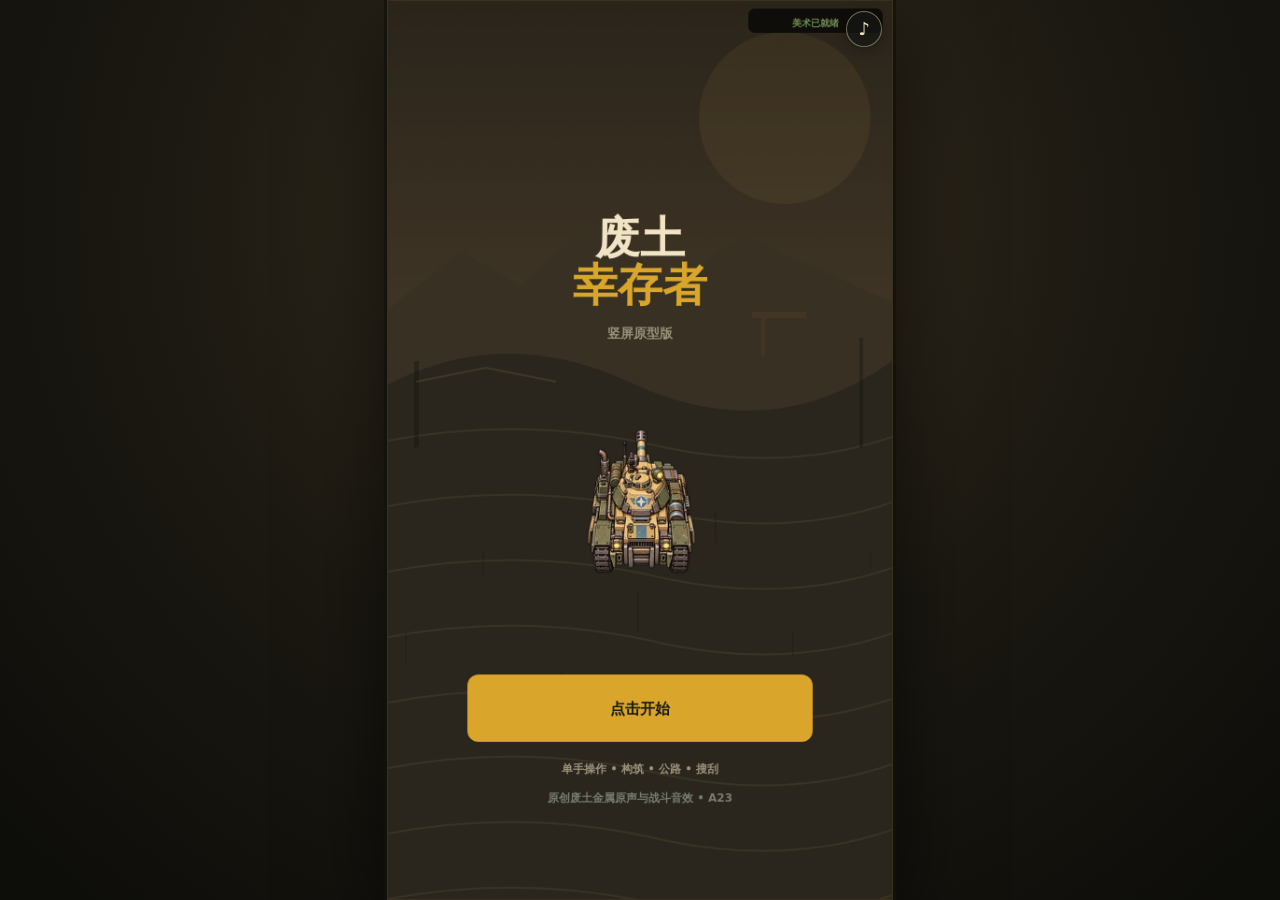
==== preview/index.html @ 312b0739 "Preview procedural soundtrack and combat audio" ====
<!DOCTYPE html>
<html lang="zh-CN">
<head>
  <meta charset="UTF-8" />
  <meta name="viewport" content="width=device-width, initial-scale=1, maximum-scale=1, user-scalable=no, viewport-fit=cover" />
  <meta name="theme-color" content="#11130f" />
  <meta name="apple-mobile-web-app-capable" content="yes" />
  <meta name="apple-mobile-web-app-status-bar-style" content="black-translucent" />
  <meta name="apple-mobile-web-app-title" content="废土幸存者" />
  <link rel="manifest" href="manifest.webmanifest" />
  <link rel="apple-touch-icon" href="icon-192.png" />
  <link rel="stylesheet" href="style.css" />
  <title>废土幸存者</title>
</head>
<body>
  <main id="app">
    <div id="game-shell">
      <canvas id="game" width="540" height="960" aria-label="废土幸存者竖屏游戏画布"></canvas>
      <button id="audio-toggle" type="button" aria-label="关闭音乐和音效" title="关闭音乐和音效">♪</button>
    </div>
    <div id="landscape-note">建议使用竖屏模式</div>
  </main>
  <script src="audio.js"></script>
  <script src="game.js"></script>
  <script>
    if ('serviceWorker' in navigator) addEventListener('load', () => navigator.serviceWorker.register('./sw.js').catch(() => {}));
  </script>
</body>
</html>
---- preview/style.css ----
:root {
  color-scheme: dark;
  background: #0d0f0c;
  font-family: "Microsoft YaHei", "PingFang SC", "Noto Sans CJK SC", system-ui, sans-serif;
}
* { box-sizing: border-box; -webkit-tap-highlight-color: transparent; }
html, body { width: 100%; height: 100%; margin: 0; overflow: hidden; background: #0d0f0c; }
body { touch-action: none; overscroll-behavior: none; -webkit-user-select: none; user-select: none; }
#app {
  width: 100vw;
  height: 100dvh;
  min-height: 100vh;
  display: grid;
  place-items: center;
  padding: env(safe-area-inset-top) env(safe-area-inset-right) env(safe-area-inset-bottom) env(safe-area-inset-left);
  background: radial-gradient(circle at 50% 24%, #3b3021 0%, #1c1912 50%, #0c0c09 100%);
}
#game-shell {
  position: relative;
  width: min(100%, calc((100dvh - env(safe-area-inset-top) - env(safe-area-inset-bottom)) * 9 / 16));
  height: min(calc(100dvh - env(safe-area-inset-top) - env(safe-area-inset-bottom)), calc(100vw * 16 / 9));
  aspect-ratio: 9 / 16;
  overflow: hidden;
  background: #15130e;
  border: 1px solid rgba(221,183,103,.18);
  box-shadow: 0 0 0 3px rgba(19,17,12,.72), 0 24px 80px rgba(0,0,0,.62), inset 0 0 40px rgba(0,0,0,.22);
}
#game { width: 100%; height: 100%; display: block; touch-action: none; }
#audio-toggle {
  position: absolute;
  z-index: 3;
  top: max(10px, env(safe-area-inset-top));
  right: 10px;
  width: 36px;
  height: 36px;
  padding: 0;
  border: 1px solid rgba(241,228,196,.42);
  border-radius: 50%;
  background: rgba(21,24,18,.78);
  color: #f1e4c4;
  font: 800 18px/34px system-ui, sans-serif;
  text-align: center;
  box-shadow: 0 2px 12px rgba(0,0,0,.32);
  touch-action: manipulation;
}
#audio-toggle.muted { color: #9b927b; border-color: rgba(155,146,123,.28); }
#audio-toggle:focus-visible { outline: 2px solid #d9a52b; outline-offset: 2px; }
#landscape-note { display: none; }
@media (orientation: landscape) and (max-height: 650px) {
  #landscape-note {
    display: block;
    position: fixed;
    left: 50%;
    bottom: max(8px, env(safe-area-inset-bottom));
    transform: translateX(-50%);
    font-size: 10px;
    letter-spacing: .12em;
    color: rgba(239,232,207,.58);
    pointer-events: none;
  }
}
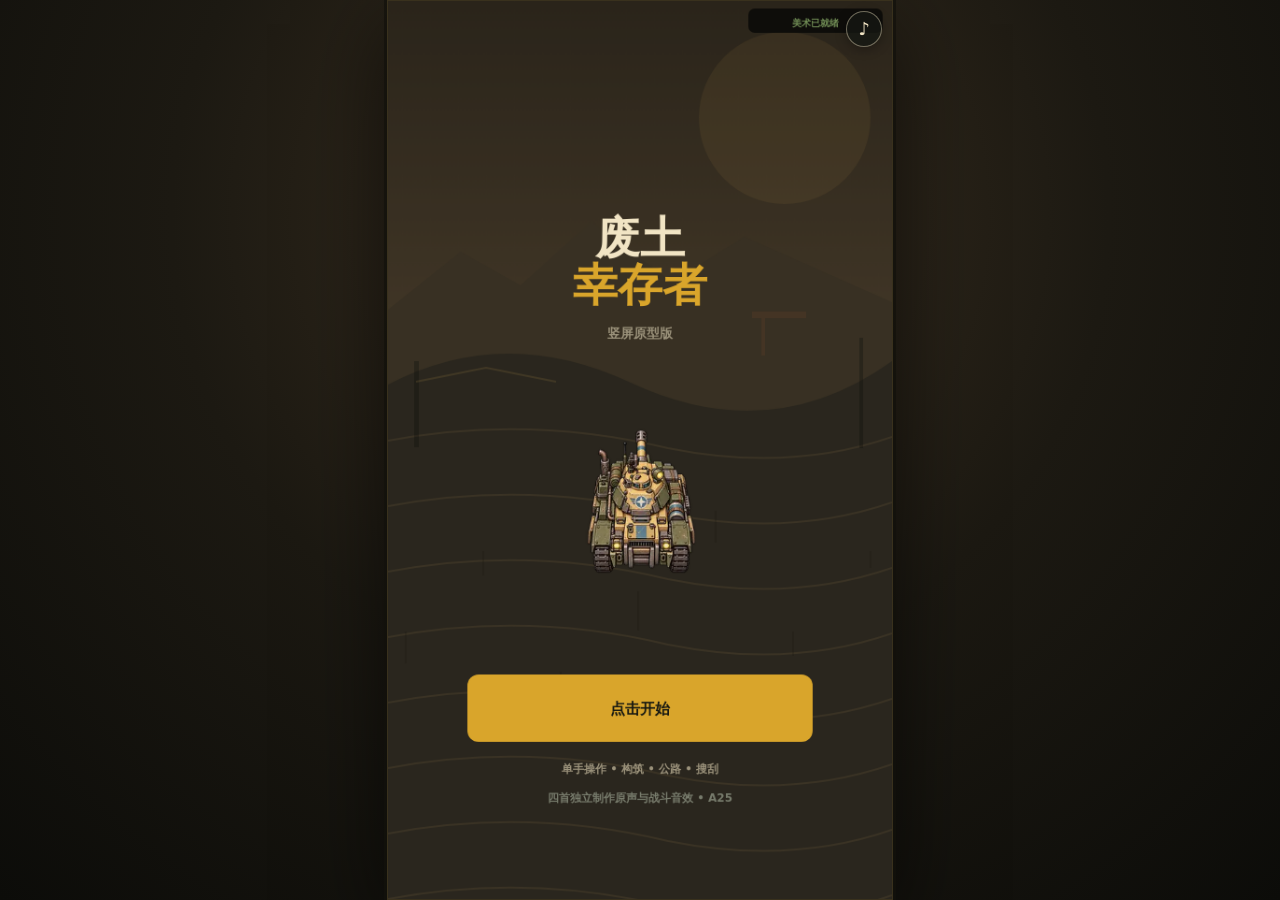
==== commit 1dd49a63: "Preview four-track produced soundtrack" ====
--- a/preview/index.html
+++ b/preview/index.html
@@ -16,7 +16,7 @@
   <main id="app">
     <div id="game-shell">
       <canvas id="game" width="540" height="960" aria-label="废土幸存者竖屏游戏画布"></canvas>
-      <button id="audio-toggle" type="button" aria-label="关闭音乐和音效" title="关闭音乐和音效">♪</button>
+      <button id="audio-toggle" type="button" aria-label="播放音乐和音效" title="播放音乐和音效">♪</button>
     </div>
     <div id="landscape-note">建议使用竖屏模式</div>
   </main>
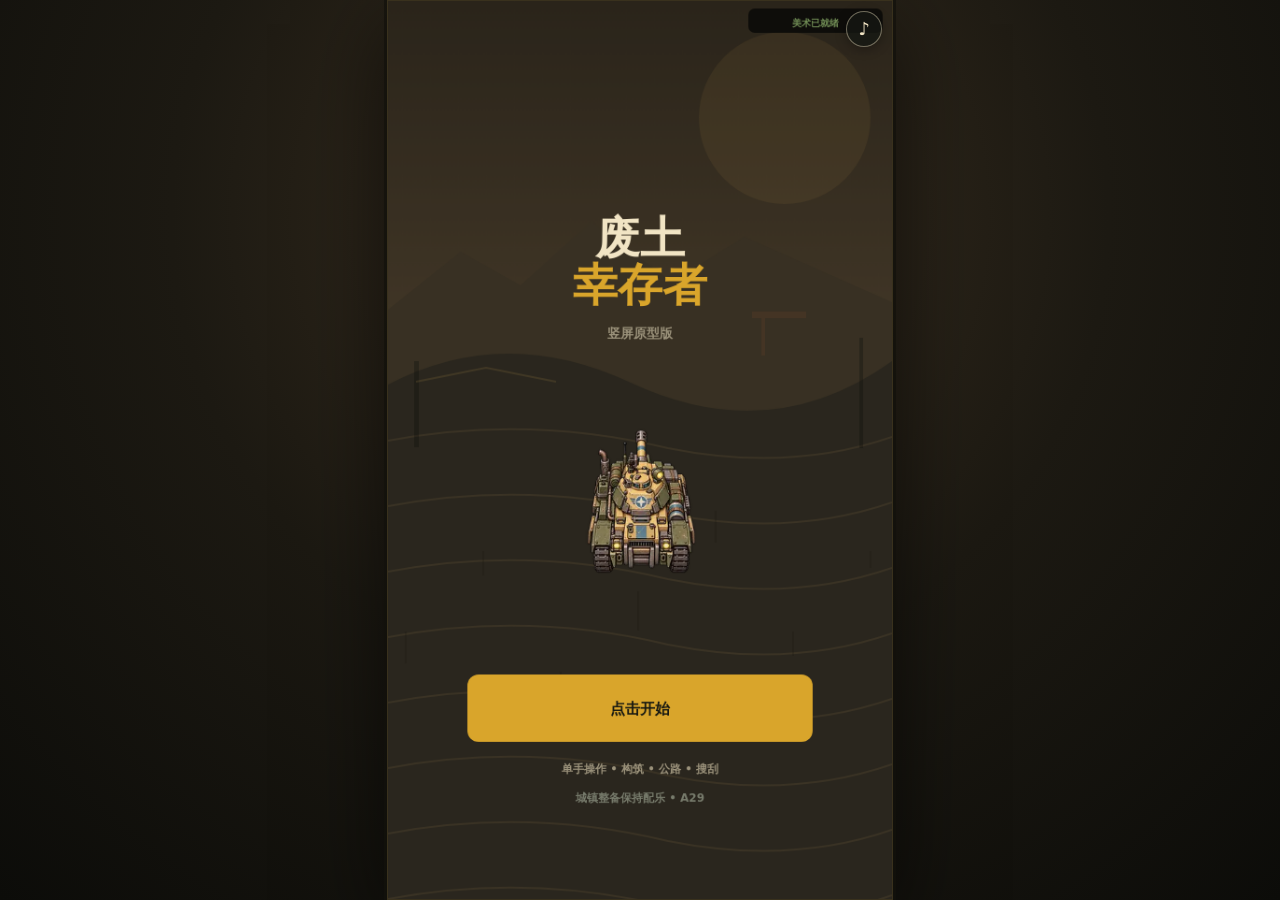
==== commit 3c6961f8: "Preview non-pixel equipment and scene art" ====
--- a/preview/index.html
+++ b/preview/index.html
@@ -21,9 +21,9 @@
     <div id="landscape-note">建议使用竖屏模式</div>
   </main>
   <script src="audio.js"></script>
-  <script src="game.js"></script>
+  <script src="game.js?v=art-a30"></script>
   <script>
-    if ('serviceWorker' in navigator) addEventListener('load', () => navigator.serviceWorker.register('./sw.js').catch(() => {}));
+    if ('serviceWorker' in navigator) addEventListener('load', () => navigator.serviceWorker.register('./sw.js?v=art-a30').catch(() => {}));
   </script>
 </body>
 </html>
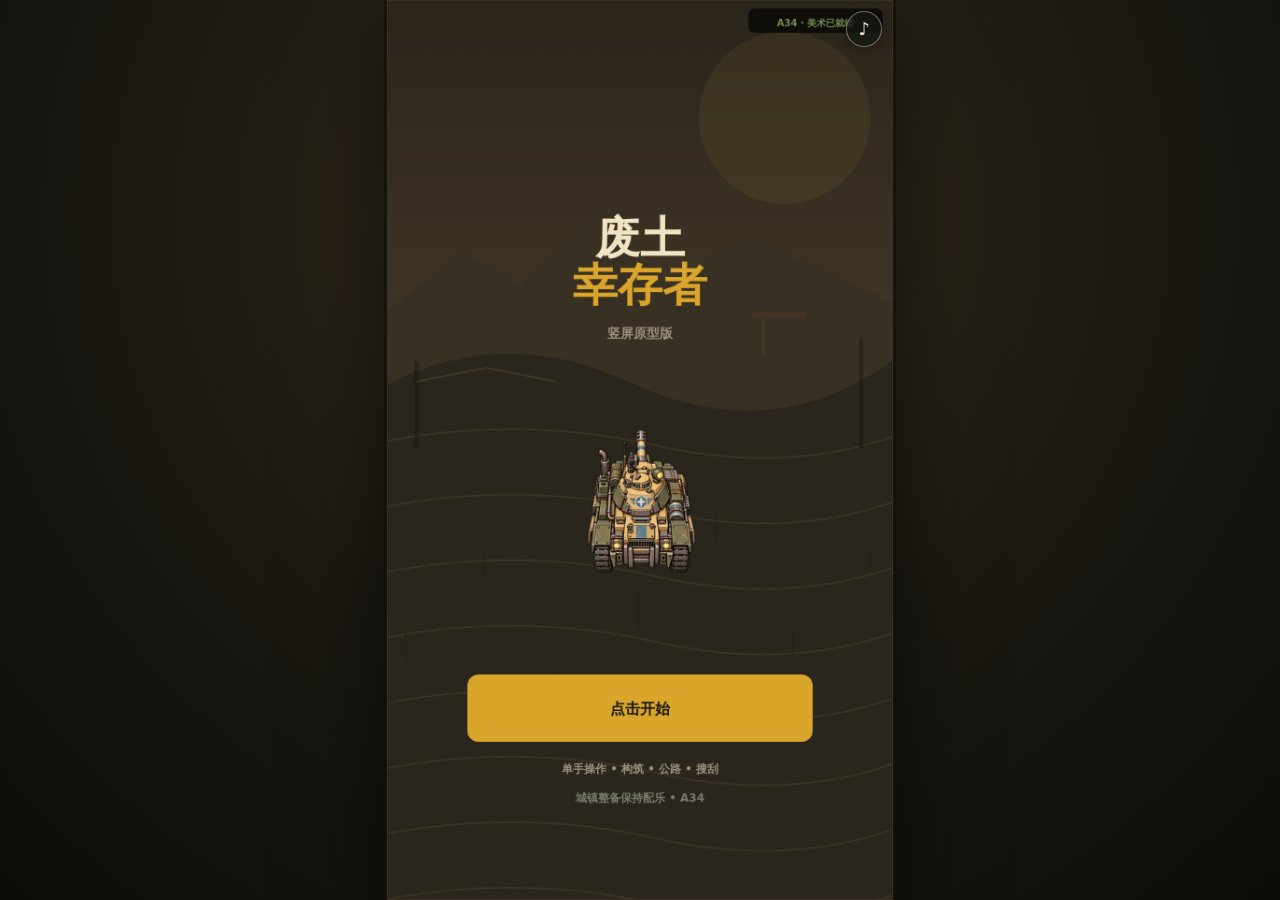
==== commit 29c645f4: "Show current art release in preview UI" ====
--- a/preview/index.html
+++ b/preview/index.html
@@ -21,9 +21,9 @@
     <div id="landscape-note">建议使用竖屏模式</div>
   </main>
   <script src="audio.js"></script>
-  <script src="game.js?v=art-a30"></script>
+  <script src="game.js?v=art-a34"></script>
   <script>
-    if ('serviceWorker' in navigator) addEventListener('load', () => navigator.serviceWorker.register('./sw.js?v=art-a30').catch(() => {}));
+    if ('serviceWorker' in navigator) addEventListener('load', () => navigator.serviceWorker.register('./sw.js?v=art-a34').catch(() => {}));
   </script>
 </body>
 </html>
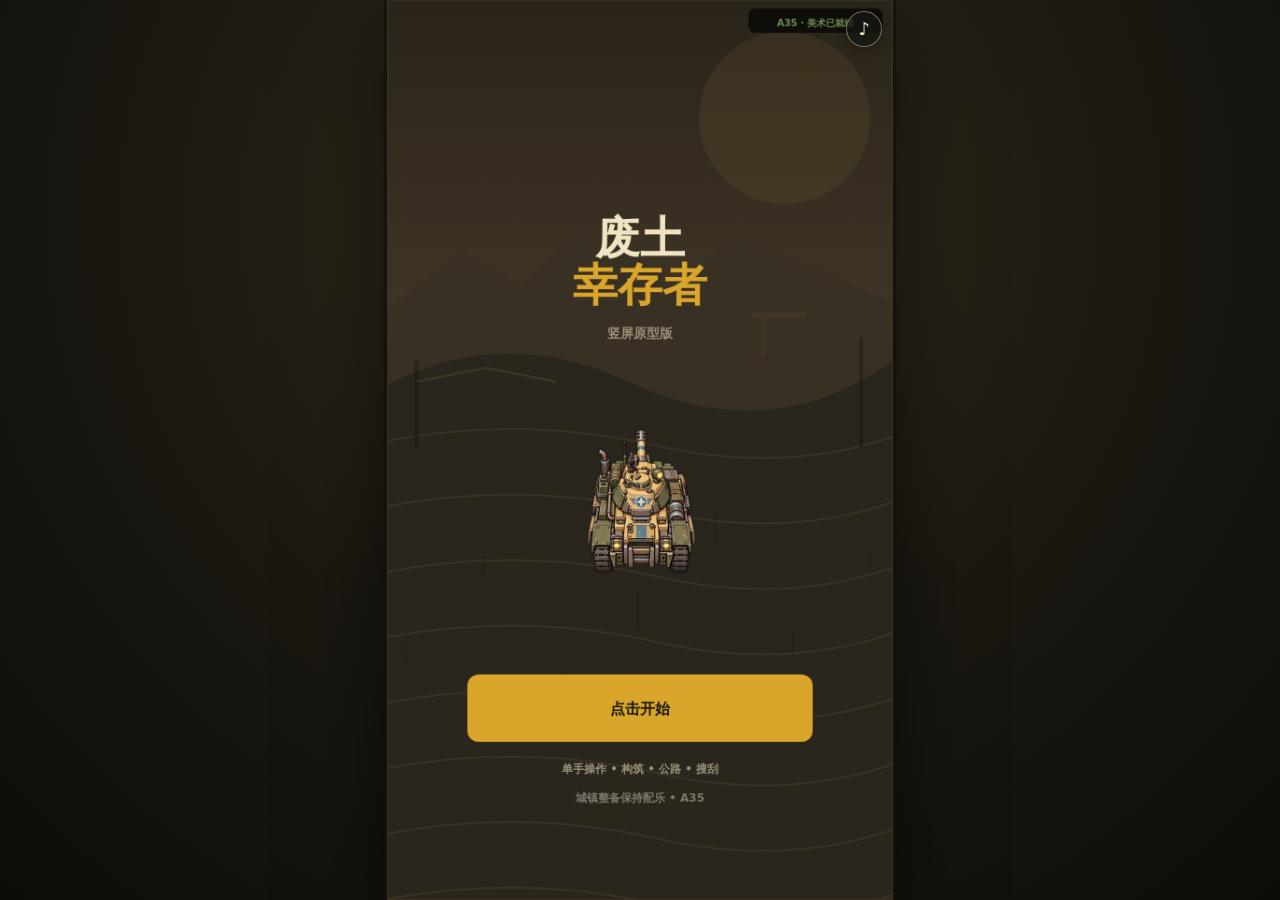
==== commit 9c601adf: "Preview clearer shots and road pickups" ====
--- a/preview/index.html
+++ b/preview/index.html
@@ -21,9 +21,9 @@
     <div id="landscape-note">建议使用竖屏模式</div>
   </main>
   <script src="audio.js"></script>
-  <script src="game.js?v=art-a34"></script>
+  <script src="game.js?v=art-a35"></script>
   <script>
-    if ('serviceWorker' in navigator) addEventListener('load', () => navigator.serviceWorker.register('./sw.js?v=art-a34').catch(() => {}));
+    if ('serviceWorker' in navigator) addEventListener('load', () => navigator.serviceWorker.register('./sw.js?v=art-a35').catch(() => {}));
   </script>
 </body>
 </html>
